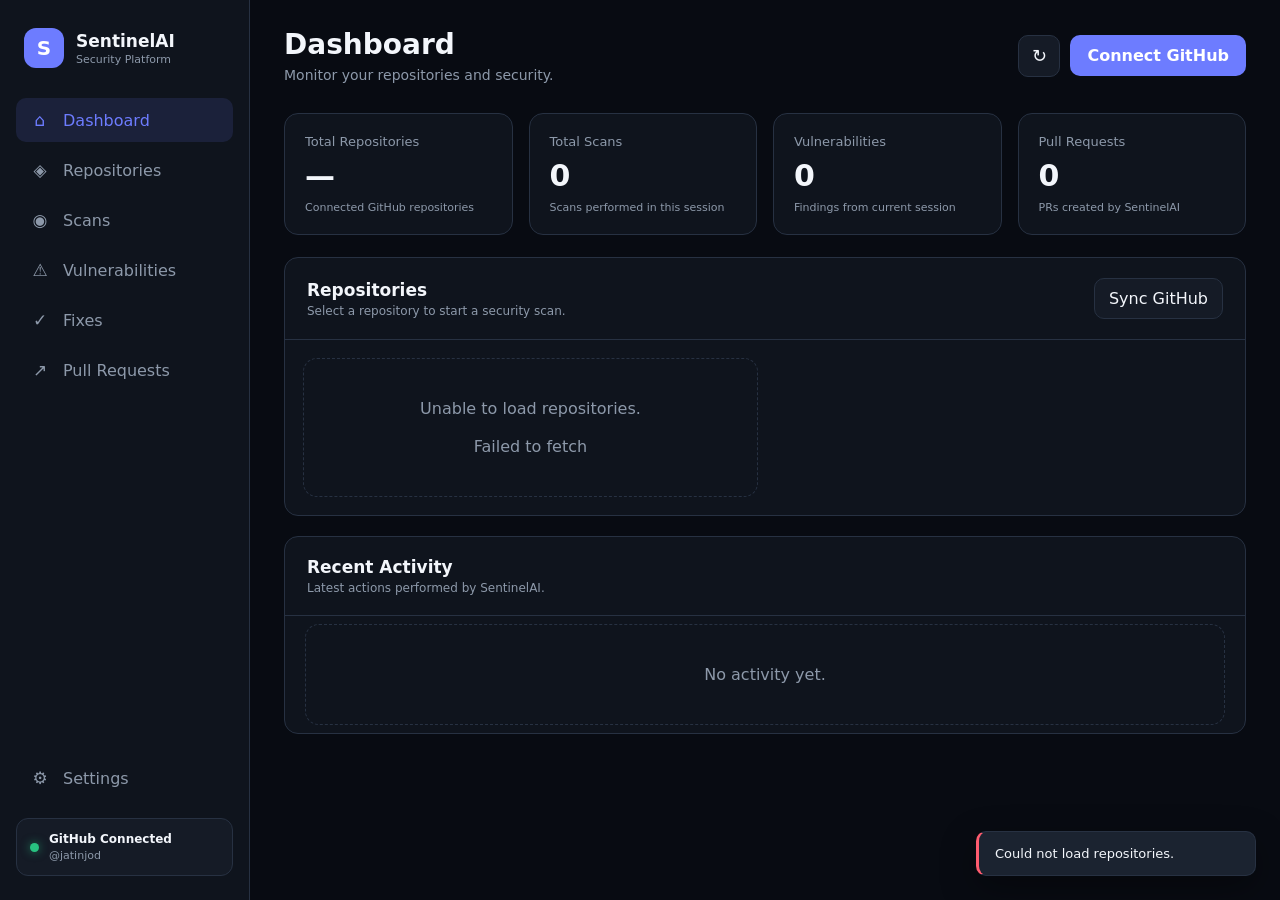
==== frontend/index.html @ 05eade92 "Initial SentinelAI implementation" ====
<!DOCTYPE html>
<html lang="en">
<head>
    <meta charset="UTF-8">
    <meta
        name="viewport"
        content="width=device-width, initial-scale=1.0"
    >

    <title>SentinelAI</title>

    <link rel="stylesheet" href="style.css">
</head>

<body>

    <div id="app">

        <!-- Sidebar -->
        <aside id="sidebar" class="sidebar">

            <div class="brand">
                <div class="brand-icon">S</div>

                <div>
                    <h2>SentinelAI</h2>
                    <span>Security Platform</span>
                </div>
            </div>

            <nav class="navigation">

                <button
                    class="nav-link active"
                    data-page="dashboard"
                >
                    <span>⌂</span>
                    <span>Dashboard</span>
                </button>

                <button
                    class="nav-link"
                    data-page="repositories"
                >
                    <span>◈</span>
                    <span>Repositories</span>
                </button>

                <button
                    class="nav-link"
                    data-page="scans"
                >
                    <span>◉</span>
                    <span>Scans</span>
                </button>

                <button
                    class="nav-link"
                    data-page="vulnerabilities"
                >
                    <span>⚠</span>
                    <span>Vulnerabilities</span>
                </button>

                <button
                    class="nav-link"
                    data-page="fixes"
                >
                    <span>✓</span>
                    <span>Fixes</span>
                </button>

                <button
                    class="nav-link"
                    data-page="pull_requests"
                >
                    <span>↗</span>
                    <span>Pull Requests</span>
                </button>

            </nav>

            <div class="sidebar-footer">

                <button
                    class="nav-link"
                    data-page="settings"
                >
                    <span>⚙</span>
                    <span>Settings</span>
                </button>

                <div class="github-status">

                    <div class="status-indicator"></div>

                    <div>
                        <strong>GitHub Connected</strong>
                        <small id="githubUsername">
                            @jatinjod
                        </small>
                    </div>

                </div>

            </div>

        </aside>


        <!-- Main Application -->
        <main class="main-content">

            <!-- Topbar -->
            <header class="topbar">

                <div class="page-heading">

                    <h1 id="pageTitle">
                        Dashboard
                    </h1>

                    <p id="pageDescription">
                        Monitor your repositories and security.
                    </p>

                </div>

                <div class="topbar-actions">

                    <button
                        id="refreshButton"
                        class="icon-button"
                        title="Refresh"
                    >
                        ↻
                    </button>

                    <button
                        id="connectGithubButton"
                        class="primary-button"
                    >
                        Connect GitHub
                    </button>

                </div>

            </header>


            <!-- Page Container -->
            <section
                id="pageContent"
                class="page-content"
            >

                <div class="loading-state">
                    Loading SentinelAI...
                </div>

            </section>

        </main>

    </div>


    <!-- Toast Container -->
    <div
        id="toastContainer"
        class="toast-container"
    ></div>


    <!-- Main JavaScript -->
    <script
        src="api.js"
        defer
    ></script>

    <script
        src="app.js"
        defer
    ></script>

</body>
</html>
---- frontend/style.css ----
:root {
    --bg: #080b12;
    --surface: #0f141d;
    --surface-2: #151b26;
    --surface-3: #1b2330;

    --border: #273142;

    --text: #f3f6fb;
    --muted: #8d99aa;

    --primary: #6d7cff;
    --primary-hover: #5969f0;

    --success: #28c281;
    --warning: #f5b942;
    --danger: #ff5c70;

    --sidebar-width: 250px;

    --radius: 14px;
}

* {
    margin: 0;
    padding: 0;
    box-sizing: border-box;
}

html,
body {
    min-height: 100%;
}

body {
    font-family:
        Inter,
        ui-sans-serif,
        system-ui,
        -apple-system,
        BlinkMacSystemFont,
        "Segoe UI",
        sans-serif;

    background: var(--bg);
    color: var(--text);
}

button,
input,
select,
textarea {
    font: inherit;
}

button {
    border: none;
    cursor: pointer;
}

button:focus-visible {
    outline: 2px solid var(--primary);
    outline-offset: 2px;
}

/* =========================
   APP LAYOUT
========================= */

#app {
    min-height: 100vh;
    display: flex;
}

.sidebar {
    position: fixed;
    inset: 0 auto 0 0;

    width: var(--sidebar-width);

    display: flex;
    flex-direction: column;

    background: var(--surface);

    border-right: 1px solid var(--border);

    padding: 24px 16px;

    z-index: 20;
}

.main-content {
    width: calc(100% - var(--sidebar-width));
    margin-left: var(--sidebar-width);

    min-height: 100vh;
    padding: 28px 34px;
}

/* =========================
   BRAND
========================= */

.brand {
    display: flex;
    align-items: center;
    gap: 12px;

    padding: 4px 8px 30px;
}

.brand-icon {
    width: 40px;
    height: 40px;

    display: grid;
    place-items: center;

    border-radius: 12px;

    background: var(--primary);
    color: white;

    font-weight: 800;
    font-size: 20px;
}

.brand h2 {
    font-size: 17px;
    font-weight: 700;
}

.brand span {
    display: block;

    margin-top: 2px;

    color: var(--muted);
    font-size: 11px;
}

/* =========================
   NAVIGATION
========================= */

.navigation {
    display: flex;
    flex-direction: column;
    gap: 6px;
}

.nav-link {
    width: 100%;

    display: flex;
    align-items: center;
    gap: 13px;

    padding: 12px 14px;

    border-radius: 10px;

    background: transparent;
    color: var(--muted);

    text-align: left;

    transition:
        background 0.2s ease,
        color 0.2s ease;
}

.nav-link:hover {
    background: var(--surface-2);
    color: var(--text);
}

.nav-link.active {
    background: rgba(109, 124, 255, 0.13);
    color: var(--primary);
}

.nav-link span:first-child {
    width: 20px;

    display: inline-flex;
    justify-content: center;

    font-size: 17px;
}

.sidebar-footer {
    margin-top: auto;
}

.github-status {
    display: flex;
    align-items: center;
    gap: 10px;

    margin-top: 18px;
    padding: 13px;

    background: var(--surface-2);

    border: 1px solid var(--border);
    border-radius: 12px;
}

.status-indicator {
    width: 9px;
    height: 9px;

    border-radius: 50%;

    background: var(--success);

    box-shadow: 0 0 10px rgba(40, 194, 129, 0.6);
}

.github-status strong {
    display: block;
    font-size: 12px;
}

.github-status small {
    display: block;

    margin-top: 3px;

    color: var(--muted);
    font-size: 11px;
}

/* =========================
   TOPBAR
========================= */

.topbar {
    display: flex;
    align-items: center;
    justify-content: space-between;

    margin-bottom: 30px;
}

.page-heading h1 {
    font-size: 28px;
    font-weight: 750;
}

.page-heading p {
    margin-top: 6px;

    color: var(--muted);
    font-size: 14px;
}

.topbar-actions {
    display: flex;
    align-items: center;
    gap: 10px;
}

.icon-button,
.primary-button,
.secondary-button {
    border-radius: 10px;

    transition:
        transform 0.2s ease,
        background 0.2s ease;
}

.icon-button:hover,
.primary-button:hover,
.secondary-button:hover {
    transform: translateY(-1px);
}

.icon-button {
    width: 42px;
    height: 42px;

    background: var(--surface-2);
    color: var(--text);

    border: 1px solid var(--border);

    font-size: 18px;
}

.primary-button {
    padding: 11px 17px;

    background: var(--primary);
    color: white;

    font-weight: 650;
}

.primary-button:hover {
    background: var(--primary-hover);
}

.secondary-button {
    padding: 10px 14px;

    background: var(--surface-2);
    color: var(--text);

    border: 1px solid var(--border);
}

/* =========================
   PAGE CONTENT
========================= */

.page-content {
    width: 100%;
}

.loading-state,
.empty-state {
    padding: 40px;

    border: 1px dashed var(--border);
    border-radius: var(--radius);

    background: var(--surface);

    color: var(--muted);

    text-align: center;
}

/* =========================
   DASHBOARD CARDS
========================= */

.stats-grid {
    display: grid;

    grid-template-columns: repeat(4, minmax(0, 1fr));

    gap: 16px;

    margin-bottom: 22px;
}

.stat-card {
    padding: 20px;

    background: var(--surface);

    border: 1px solid var(--border);
    border-radius: var(--radius);
}

.stat-card span {
    display: block;

    color: var(--muted);
    font-size: 13px;
}

.stat-card strong {
    display: block;

    margin-top: 12px;

    font-size: 30px;
    line-height: 1;
}

.stat-card small {
    display: block;

    margin-top: 10px;

    color: var(--muted);
    font-size: 11px;
}

/* =========================
   PANELS
========================= */

.panel {
    margin-bottom: 20px;

    background: var(--surface);

    border: 1px solid var(--border);
    border-radius: var(--radius);

    overflow: hidden;
}

.panel-header {
    display: flex;
    align-items: center;
    justify-content: space-between;

    padding: 20px 22px;

    border-bottom: 1px solid var(--border);
}

.panel-header h2 {
    font-size: 17px;
}

.panel-header p {
    margin-top: 4px;

    color: var(--muted);
    font-size: 12px;
}

/* =========================
   REPOSITORY GRID
========================= */

.repository-grid {
    display: grid;

    grid-template-columns: repeat(2, minmax(0, 1fr));

    gap: 14px;

    padding: 18px;
}

.repository-card {
    padding: 18px;

    background: var(--surface-2);

    border: 1px solid var(--border);
    border-radius: 12px;
}

.repository-card-header {
    display: flex;
    align-items: center;
    justify-content: space-between;
}

.repository-card h3 {
    font-size: 15px;
}

.repository-card p {
    margin-top: 6px;

    color: var(--muted);
    font-size: 12px;
}

.repository-actions {
    display: flex;
    gap: 8px;

    margin-top: 16px;
}

.repository-actions button {
    padding: 8px 12px;

    border-radius: 8px;

    background: var(--surface-3);
    color: var(--text);

    border: 1px solid var(--border);

    font-size: 12px;
}

.repository-actions button.primary {
    background: var(--primary);
    border-color: var(--primary);
}

/* =========================
   ACTIVITY
========================= */

.activity-list {
    padding: 8px 20px;
}

.activity-item {
    display: flex;
    align-items: center;
    gap: 12px;

    padding: 15px 0;

    border-bottom: 1px solid var(--border);
}

.activity-item:last-child {
    border-bottom: none;
}

.activity-icon {
    width: 34px;
    height: 34px;

    display: grid;
    place-items: center;

    border-radius: 9px;

    background: var(--surface-3);
}

.activity-item strong {
    display: block;

    font-size: 13px;
}

.activity-item small {
    display: block;

    margin-top: 3px;

    color: var(--muted);
}

/* =========================
   TOAST
========================= */

.toast-container {
    position: fixed;

    right: 24px;
    bottom: 24px;

    display: flex;
    flex-direction: column;
    gap: 10px;

    z-index: 100;
}

.toast {
    min-width: 280px;

    padding: 14px 16px;

    background: var(--surface-3);

    border: 1px solid var(--border);
    border-radius: 10px;

    box-shadow: 0 12px 35px rgba(0, 0, 0, 0.35);

    font-size: 13px;

    animation: toast-in 0.2s ease;
}

.toast.success {
    border-left: 3px solid var(--success);
}

.toast.error {
    border-left: 3px solid var(--danger);
}

@keyframes toast-in {
    from {
        opacity: 0;
        transform: translateY(8px);
    }

    to {
        opacity: 1;
        transform: translateY(0);
    }
}

/* =========================
   RESPONSIVE
========================= */

@media (max-width: 1100px) {
    .stats-grid {
        grid-template-columns: repeat(2, minmax(0, 1fr));
    }

    .repository-grid {
        grid-template-columns: 1fr;
    }
}

@media (max-width: 760px) {
    :root {
        --sidebar-width: 0px;
    }

    .sidebar {
        display: none;
    }

    .main-content {
        width: 100%;
        margin-left: 0;

        padding: 20px;
    }

    .topbar {
        align-items: flex-start;
        gap: 15px;
    }

    .page-heading h1 {
        font-size: 23px;
    }

    .stats-grid {
        grid-template-columns: 1fr;
    }
}
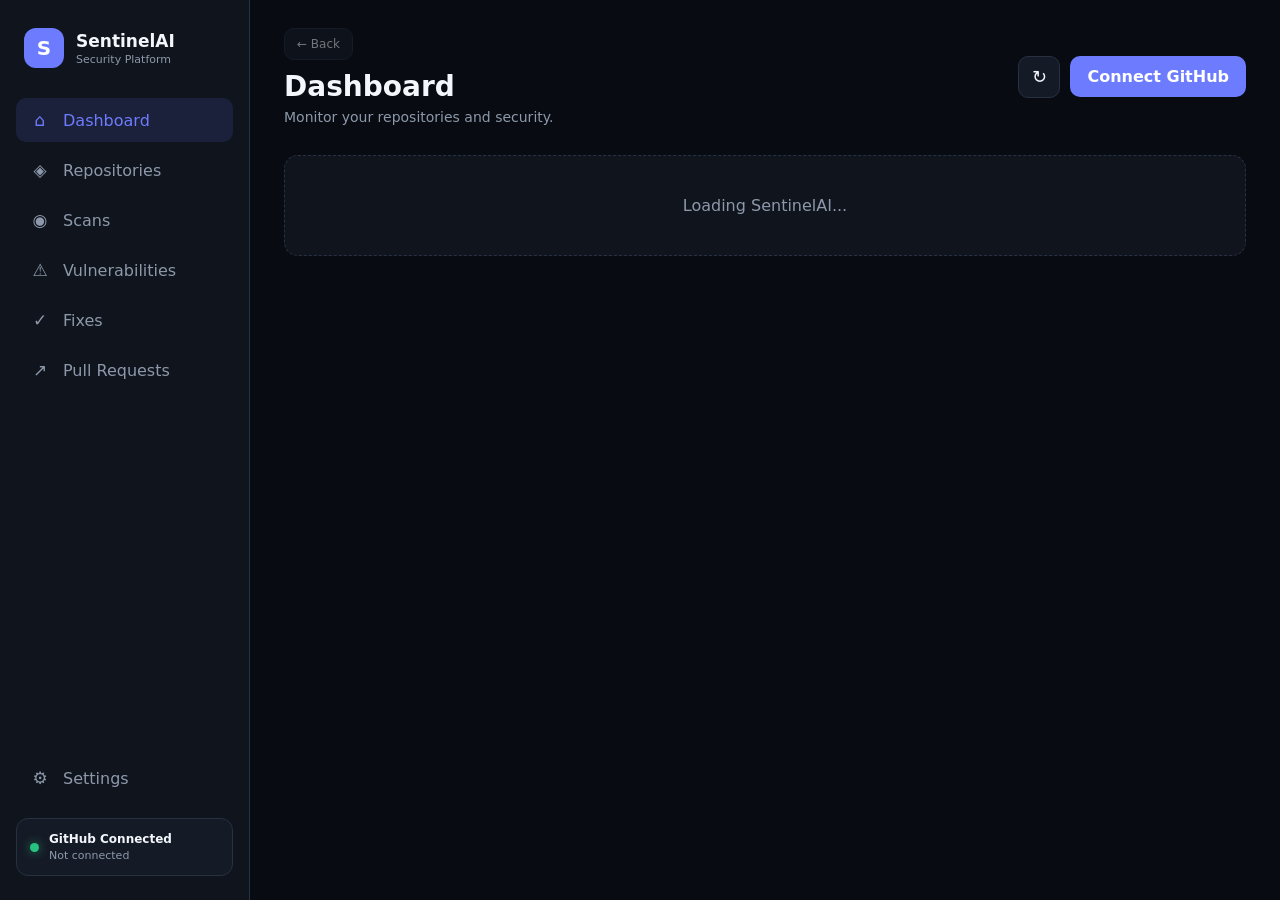
==== commit 63615c92: "Convert SentinelAI to multi-user" ====
--- a/frontend/index.html
+++ b/frontend/index.html
@@ -97,7 +97,7 @@
                     <div>
                         <strong>GitHub Connected</strong>
                         <small id="githubUsername">
-                            @jatinjod
+                            Not connected
                         </small>
                     </div>
 
--- a/frontend/style.css
+++ b/frontend/style.css
@@ -600,32 +600,431 @@
     }
 }
 
+
+/* =========================
+   MOBILE APP
+========================= */
+
 @media (max-width: 760px) {
+
     :root {
         --sidebar-width: 0px;
     }
 
+    html,
+    body {
+        width: 100%;
+        min-height: 100%;
+        overflow-x: hidden;
+    }
+
+    body {
+        padding-bottom: 78px;
+    }
+
+    #app {
+        width: 100%;
+        min-height: 100vh;
+        display: block;
+    }
+
+    /* Bottom navigation */
     .sidebar {
+        position: fixed;
+        left: 0;
+        right: 0;
+        top: auto;
+        bottom: 0;
+
+        width: 100%;
+        height: 76px;
+
+        display: flex;
+        flex-direction: row;
+        align-items: stretch;
+
+        padding: 6px 8px;
+
+        background: rgba(15, 20, 29, 0.98);
+
+        border-top: 1px solid var(--border);
+        border-right: none;
+
+        box-shadow: 0 -8px 24px rgba(0, 0, 0, 0.22);
+
+        z-index: 1000;
+
+        overflow-x: auto;
+        overflow-y: hidden;
+
+        scrollbar-width: none;
+    }
+
+    .sidebar::-webkit-scrollbar {
         display: none;
     }
 
+    .brand {
+        display: none;
+    }
+
+    /* Main nav becomes horizontal */
+    .navigation {
+        display: flex;
+        flex-direction: row;
+        align-items: stretch;
+
+        flex: 0 0 auto;
+
+        width: max-content;
+        min-width: max-content;
+
+        gap: 4px;
+    }
+
+    /* Settings stays in the bottom bar */
+    .sidebar-footer {
+        display: flex;
+        flex-direction: row;
+        align-items: stretch;
+
+        flex: 0 0 auto;
+
+        margin: 0 0 0 4px;
+    }
+
+    .sidebar-footer > .nav-link {
+        width: 72px;
+        min-width: 72px;
+        flex: 0 0 72px;
+    }
+
+    /* Hide GitHub status card on phones */
+    .github-status {
+        display: none;
+    }
+
+    .nav-link {
+        width: 72px;
+        min-width: 72px;
+        flex: 0 0 72px;
+
+        height: 62px;
+
+        display: flex;
+        flex-direction: column;
+        align-items: center;
+        justify-content: center;
+
+        gap: 4px;
+
+        padding: 6px 4px;
+
+        border-radius: 10px;
+
+        text-align: center;
+        white-space: nowrap;
+    }
+
+    .nav-link span:first-child {
+        width: auto;
+        font-size: 18px;
+        line-height: 1;
+    }
+
+    .nav-link span:last-child {
+        font-size: 9px;
+        line-height: 1.1;
+    }
+
+    /* Main content */
     .main-content {
         width: 100%;
         margin-left: 0;
 
-        padding: 20px;
-    }
-
+        min-height: calc(100vh - 76px);
+
+        padding: 16px 12px 24px;
+    }
+
+    /* Top bar */
     .topbar {
-        align-items: flex-start;
-        gap: 15px;
+        display: flex;
+        flex-direction: column;
+        align-items: stretch;
+
+        gap: 14px;
+
+        margin-bottom: 18px;
     }
 
     .page-heading h1 {
         font-size: 23px;
-    }
-
+        line-height: 1.15;
+    }
+
+    .page-heading p {
+        margin-top: 5px;
+        font-size: 12px;
+        line-height: 1.45;
+    }
+
+    .topbar-actions {
+        width: 100%;
+
+        display: grid;
+        grid-template-columns: 46px minmax(0, 1fr);
+
+        gap: 8px;
+    }
+
+    .icon-button {
+        width: 46px;
+        height: 44px;
+    }
+
+    .primary-button {
+        width: 100%;
+        min-height: 44px;
+        padding: 10px 14px;
+    }
+
+    /* Dashboard */
     .stats-grid {
+        grid-template-columns: repeat(2, minmax(0, 1fr));
+
+        gap: 10px;
+
+        margin-bottom: 14px;
+    }
+
+    .stat-card {
+        padding: 14px;
+        border-radius: 12px;
+    }
+
+    .stat-card span {
+        font-size: 11px;
+        line-height: 1.3;
+    }
+
+    .stat-card strong {
+        margin-top: 8px;
+        font-size: 23px;
+    }
+
+    .stat-card small {
+        margin-top: 8px;
+        font-size: 10px;
+        line-height: 1.35;
+    }
+
+    /* Panels */
+    .panel {
+        margin-bottom: 14px;
+        border-radius: 12px;
+    }
+
+    .panel-header {
+        flex-direction: column;
+        align-items: stretch;
+
+        gap: 12px;
+
+        padding: 16px;
+    }
+
+    .panel-header h2 {
+        font-size: 16px;
+    }
+
+    .panel-header p {
+        font-size: 11px;
+    }
+
+    .panel-header button {
+        width: 100%;
+    }
+
+    /* Repository cards */
+    .repository-grid {
         grid-template-columns: 1fr;
-    }
-}+
+        gap: 10px;
+
+        padding: 12px;
+    }
+
+    .repository-card {
+        padding: 14px;
+        border-radius: 11px;
+    }
+
+    .repository-card-header {
+        gap: 10px;
+        align-items: flex-start;
+    }
+
+    .repository-card h3 {
+        font-size: 14px;
+        word-break: break-word;
+    }
+
+    .repository-card p {
+        font-size: 11px;
+        word-break: break-word;
+    }
+
+    .repository-actions {
+        display: grid;
+        grid-template-columns: 1fr 1fr;
+
+        gap: 8px;
+
+        margin-top: 14px;
+    }
+
+    .repository-actions button {
+        width: 100%;
+        min-height: 40px;
+    }
+
+    /* Loading / empty states */
+    .loading-state,
+    .empty-state {
+        padding: 28px 16px;
+        border-radius: 12px;
+    }
+
+    .loading-state h3,
+    .empty-state h3 {
+        font-size: 16px;
+    }
+
+    .loading-state p,
+    .empty-state p {
+        font-size: 12px;
+        line-height: 1.5;
+    }
+
+    /* Activity */
+    .activity-list {
+        padding: 4px 14px;
+    }
+
+    .activity-item {
+        align-items: flex-start;
+        padding: 12px 0;
+    }
+
+    .activity-item strong {
+        font-size: 12px;
+    }
+
+    .activity-item small {
+        font-size: 10px;
+        line-height: 1.4;
+    }
+
+    /* Toast */
+    .toast-container {
+        left: 10px;
+        right: 10px;
+        bottom: 88px;
+    }
+
+    .toast {
+        min-width: 0;
+        width: 100%;
+        font-size: 12px;
+    }
+}
+
+
+/* =========================
+   SMALL PHONES
+========================= */
+
+@media (max-width: 420px) {
+
+    .main-content {
+        padding-left: 10px;
+        padding-right: 10px;
+    }
+
+    .stats-grid {
+        grid-template-columns: 1fr 1fr;
+        gap: 8px;
+    }
+
+    .stat-card {
+        padding: 12px;
+    }
+
+    .stat-card strong {
+        font-size: 21px;
+    }
+
+    .topbar-actions {
+        grid-template-columns: 44px minmax(0, 1fr);
+    }
+
+    .nav-link,
+    .sidebar-footer > .nav-link {
+        width: 68px;
+        min-width: 68px;
+        flex-basis: 68px;
+    }
+
+    .nav-link span:last-child {
+        font-size: 8.5px;
+    }
+
+    .repository-actions {
+        grid-template-columns: 1fr;
+    }
+}
+
+
+/* =========================
+   VERY SMALL PHONES
+========================= */
+
+@media (max-width: 360px) {
+
+    .main-content {
+        padding-left: 8px;
+        padding-right: 8px;
+    }
+
+    .page-heading h1 {
+        font-size: 21px;
+    }
+
+    .page-heading p {
+        font-size: 11px;
+    }
+
+    .stats-grid {
+        gap: 7px;
+    }
+
+    .stat-card {
+        padding: 10px;
+    }
+
+    .stat-card strong {
+        font-size: 19px;
+    }
+
+    .nav-link,
+    .sidebar-footer > .nav-link {
+        width: 64px;
+        min-width: 64px;
+        flex-basis: 64px;
+    }
+
+    .nav-link span:last-child {
+        font-size: 8px;
+    }
+}
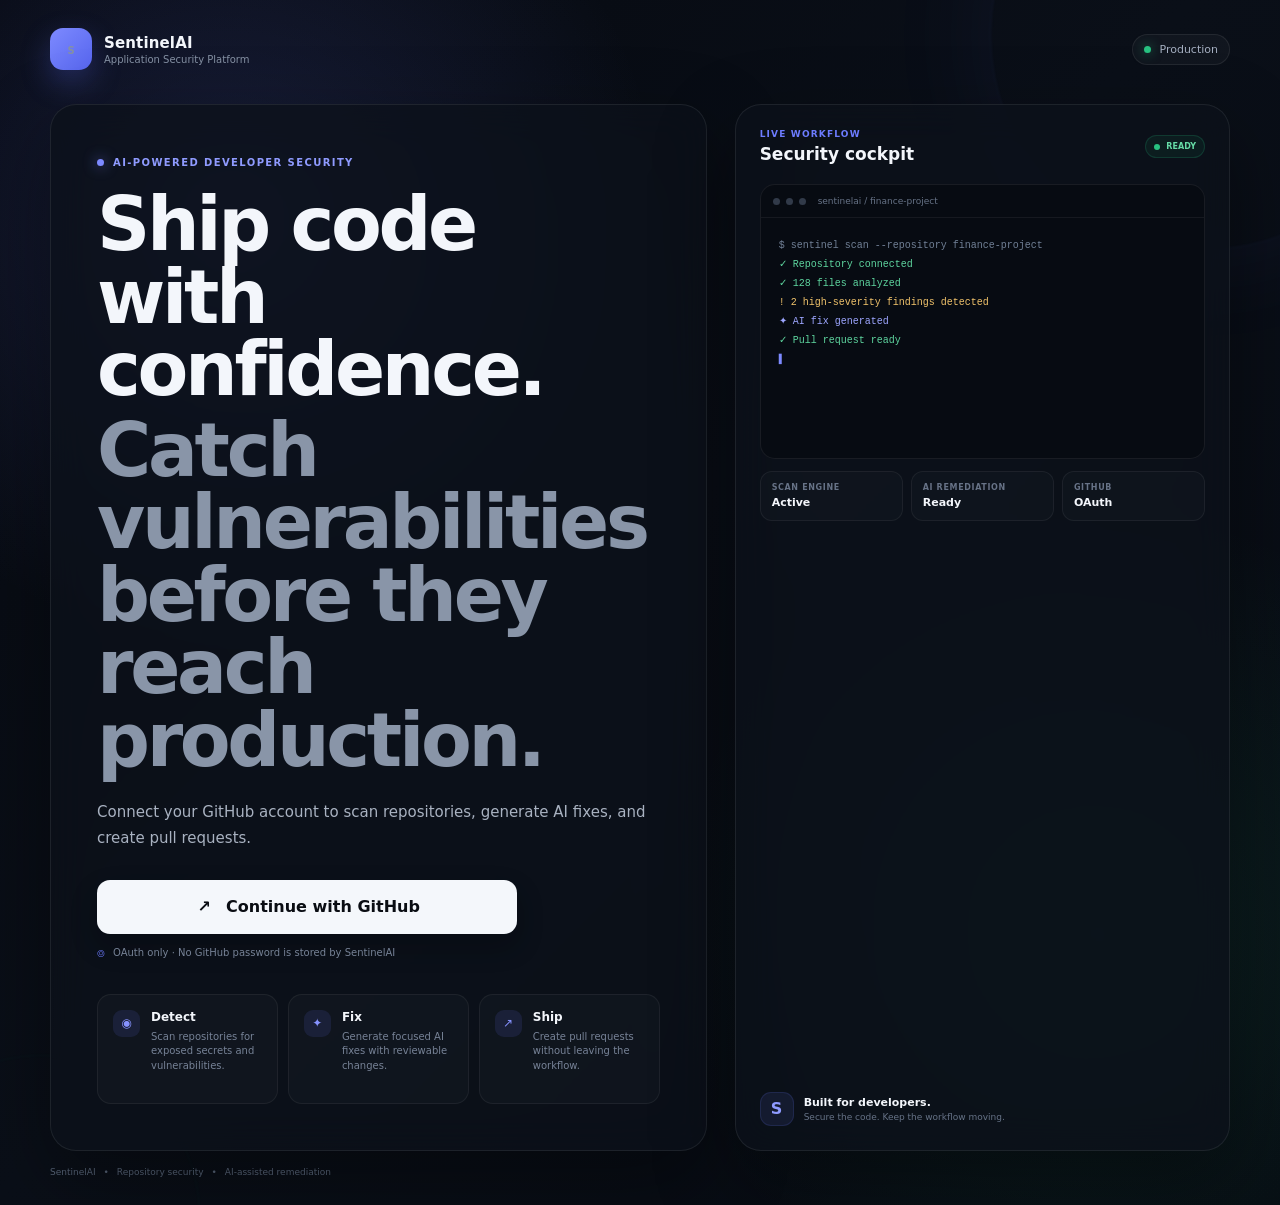
==== commit 369bdd6b: "Create first-class GitHub login experience" ====
--- a/frontend/index.html
+++ b/frontend/index.html
@@ -2,26 +2,163 @@
 <html lang="en">
 <head>
     <meta charset="UTF-8">
-    <meta
-        name="viewport"
-        content="width=device-width, initial-scale=1.0"
-    >
-
-    <title>SentinelAI</title>
-
+    <meta name="viewport" content="width=device-width, initial-scale=1.0">
+    <meta name="theme-color" content="#070b12">
+    <meta name="description" content="SentinelAI — AI-powered GitHub security scanning and automated fixes.">
+    <title>SentinelAI — Secure your code before it ships</title>
     <link rel="stylesheet" href="style.css">
 </head>
 
 <body>
 
-    <div id="app">
-
-        <!-- Sidebar -->
+    <!-- First-visit authentication experience -->
+    <section id="authScreen" class="auth-screen" aria-labelledby="authTitle">
+        <div class="auth-orbit auth-orbit-one"></div>
+        <div class="auth-orbit auth-orbit-two"></div>
+        <div class="auth-noise"></div>
+
+        <div class="auth-shell">
+            <header class="auth-topbar">
+                <div class="auth-brand-lockup">
+                    <div class="auth-brand-mark" aria-hidden="true">
+                        <span>S</span>
+                    </div>
+                    <div>
+                        <strong>SentinelAI</strong>
+                        <span>Application Security Platform</span>
+                    </div>
+                </div>
+
+                <div class="auth-top-status">
+                    <span class="status-dot"></span>
+                    <span>Production</span>
+                </div>
+            </header>
+
+            <div class="auth-grid">
+                <div class="auth-hero">
+                    <div class="auth-eyebrow">
+                        <span class="eyebrow-pulse"></span>
+                        AI-POWERED DEVELOPER SECURITY
+                    </div>
+
+                    <h1 id="authTitle">
+                        Ship code with confidence.
+                        <span>Catch vulnerabilities before they reach production.</span>
+                    </h1>
+
+                    <p class="auth-lead" id="authMessage">
+                        Connect GitHub and let SentinelAI scan repositories, explain security findings,
+                        generate fixes, and open pull requests — all from one workflow.
+                    </p>
+
+                    <div class="auth-actions">
+                        <button id="loginGithubButton" class="github-login-button" type="button">
+                            <svg class="github-mark" viewBox="0 0 24 24" aria-hidden="true">
+                                <path fill="currentColor" d="M12 .67a12 12 0 0 0-3.79 23.39c.6.11.82-.26.82-.58v-2.03c-3.34.73-4.04-1.61-4.04-1.61-.55-1.39-1.34-1.76-1.34-1.76-1.09-.75.08-.74.08-.74 1.21.09 1.85 1.24 1.85 1.24 1.07 1.84 2.81 1.31 3.5 1 .11-.78.42-1.31.76-1.61-2.67-.3-5.47-1.34-5.47-5.95 0-1.32.47-2.39 1.24-3.24-.13-.3-.54-1.53.12-3.18 0 0 1.01-.32 3.3 1.24A11.5 11.5 0 0 1 12 7.93c1.02 0 2.04.14 2.99.42 2.29-1.56 3.29-1.24 3.29-1.24.66 1.65.25 2.88.12 3.18.77.85 1.24 1.92 1.24 3.24 0 4.62-2.81 5.65-5.49 5.95.43.37.81 1.1.81 2.22v3.29c0 .32.22.69.83.57A12 12 0 0 0 12 .67Z"/>
+                            </svg>
+                            <span>Continue with GitHub</span>
+                            <span class="button-arrow" aria-hidden="true">↗</span>
+                        </button>
+
+                        <div class="auth-security-note">
+                            <span class="lock-icon" aria-hidden="true">⌾</span>
+                            <span>OAuth only · No GitHub password is stored by SentinelAI</span>
+                        </div>
+                    </div>
+
+                    <div class="auth-capabilities">
+                        <div class="capability-card">
+                            <span class="capability-icon">◉</span>
+                            <div>
+                                <strong>Detect</strong>
+                                <small>Scan repositories for exposed secrets and vulnerabilities.</small>
+                            </div>
+                        </div>
+
+                        <div class="capability-card">
+                            <span class="capability-icon">✦</span>
+                            <div>
+                                <strong>Fix</strong>
+                                <small>Generate focused AI fixes with reviewable changes.</small>
+                            </div>
+                        </div>
+
+                        <div class="capability-card">
+                            <span class="capability-icon">↗</span>
+                            <div>
+                                <strong>Ship</strong>
+                                <small>Create pull requests without leaving the workflow.</small>
+                            </div>
+                        </div>
+                    </div>
+                </div>
+
+                <aside class="auth-preview" aria-label="SentinelAI security workflow preview">
+                    <div class="preview-header">
+                        <div>
+                            <span class="preview-kicker">LIVE WORKFLOW</span>
+                            <strong>Security cockpit</strong>
+                        </div>
+                        <span class="preview-live"><span></span> READY</span>
+                    </div>
+
+                    <div class="preview-terminal">
+                        <div class="terminal-bar">
+                            <span></span><span></span><span></span>
+                            <small>sentinelai / finance-project</small>
+                        </div>
+
+                        <div class="terminal-body">
+                            <div class="terminal-line muted">$ sentinel scan --repository finance-project</div>
+                            <div class="terminal-line success">✓ Repository connected</div>
+                            <div class="terminal-line success">✓ 128 files analyzed</div>
+                            <div class="terminal-line warning">! 2 high-severity findings detected</div>
+                            <div class="terminal-line ai">✦ AI fix generated</div>
+                            <div class="terminal-line success">✓ Pull request ready</div>
+                            <div class="terminal-cursor">▌</div>
+                        </div>
+                    </div>
+
+                    <div class="preview-metrics">
+                        <div>
+                            <span>SCAN ENGINE</span>
+                            <strong>Active</strong>
+                        </div>
+                        <div>
+                            <span>AI REMEDIATION</span>
+                            <strong>Ready</strong>
+                        </div>
+                        <div>
+                            <span>GITHUB</span>
+                            <strong>OAuth</strong>
+                        </div>
+                    </div>
+
+                    <div class="preview-footer">
+                        <div class="preview-shield">S</div>
+                        <div>
+                            <strong>Built for developers.</strong>
+                            <span>Secure the code. Keep the workflow moving.</span>
+                        </div>
+                    </div>
+                </aside>
+            </div>
+
+            <footer class="auth-footer">
+                <span>SentinelAI</span>
+                <span>•</span>
+                <span>Repository security</span>
+                <span>•</span>
+                <span>AI-assisted remediation</span>
+            </footer>
+        </div>
+    </section>
+
+    <div id="app" class="app-shell" hidden>
         <aside id="sidebar" class="sidebar">
-
             <div class="brand">
                 <div class="brand-icon">S</div>
-
                 <div>
                     <h2>SentinelAI</h2>
                     <span>Security Platform</span>
@@ -29,159 +166,63 @@
             </div>
 
             <nav class="navigation">
-
-                <button
-                    class="nav-link active"
-                    data-page="dashboard"
-                >
-                    <span>⌂</span>
-                    <span>Dashboard</span>
-                </button>
-
-                <button
-                    class="nav-link"
-                    data-page="repositories"
-                >
-                    <span>◈</span>
-                    <span>Repositories</span>
-                </button>
-
-                <button
-                    class="nav-link"
-                    data-page="scans"
-                >
-                    <span>◉</span>
-                    <span>Scans</span>
-                </button>
-
-                <button
-                    class="nav-link"
-                    data-page="vulnerabilities"
-                >
-                    <span>⚠</span>
-                    <span>Vulnerabilities</span>
-                </button>
-
-                <button
-                    class="nav-link"
-                    data-page="fixes"
-                >
-                    <span>✓</span>
-                    <span>Fixes</span>
-                </button>
-
-                <button
-                    class="nav-link"
-                    data-page="pull_requests"
-                >
-                    <span>↗</span>
-                    <span>Pull Requests</span>
-                </button>
-
+                <button class="nav-link active" data-page="dashboard">
+                    <span>⌂</span><span>Dashboard</span>
+                </button>
+                <button class="nav-link" data-page="repositories">
+                    <span>◈</span><span>Repositories</span>
+                </button>
+                <button class="nav-link" data-page="scans">
+                    <span>◉</span><span>Scans</span>
+                </button>
+                <button class="nav-link" data-page="vulnerabilities">
+                    <span>⚠</span><span>Vulnerabilities</span>
+                </button>
+                <button class="nav-link" data-page="fixes">
+                    <span>✓</span><span>Fixes</span>
+                </button>
+                <button class="nav-link" data-page="pull_requests">
+                    <span>↗</span><span>Pull Requests</span>
+                </button>
             </nav>
 
             <div class="sidebar-footer">
-
-                <button
-                    class="nav-link"
-                    data-page="settings"
-                >
-                    <span>⚙</span>
-                    <span>Settings</span>
+                <button class="nav-link" data-page="settings">
+                    <span>⚙</span><span>Settings</span>
                 </button>
 
                 <div class="github-status">
-
                     <div class="status-indicator"></div>
-
                     <div>
                         <strong>GitHub Connected</strong>
-                        <small id="githubUsername">
-                            Not connected
-                        </small>
-                    </div>
-
-                </div>
-
+                        <small id="githubUsername">Not connected</small>
+                    </div>
+                </div>
             </div>
-
         </aside>
 
-
-        <!-- Main Application -->
         <main class="main-content">
-
-            <!-- Topbar -->
             <header class="topbar">
-
                 <div class="page-heading">
-
-                    <h1 id="pageTitle">
-                        Dashboard
-                    </h1>
-
-                    <p id="pageDescription">
-                        Monitor your repositories and security.
-                    </p>
-
+                    <h1 id="pageTitle">Dashboard</h1>
+                    <p id="pageDescription">Monitor your repositories and security.</p>
                 </div>
 
                 <div class="topbar-actions">
-
-                    <button
-                        id="refreshButton"
-                        class="icon-button"
-                        title="Refresh"
-                    >
-                        ↻
-                    </button>
-
-                    <button
-                        id="connectGithubButton"
-                        class="primary-button"
-                    >
-                        Connect GitHub
-                    </button>
-
-                </div>
-
+                    <button id="refreshButton" class="icon-button" title="Refresh">↻</button>
+                    <button id="connectGithubButton" class="primary-button" type="button">Connect GitHub</button>
+                </div>
             </header>
 
-
-            <!-- Page Container -->
-            <section
-                id="pageContent"
-                class="page-content"
-            >
-
-                <div class="loading-state">
-                    Loading SentinelAI...
-                </div>
-
+            <section id="pageContent" class="page-content">
+                <div class="loading-state">Loading SentinelAI...</div>
             </section>
-
         </main>
-
     </div>
 
-
-    <!-- Toast Container -->
-    <div
-        id="toastContainer"
-        class="toast-container"
-    ></div>
-
-
-    <!-- Main JavaScript -->
-    <script
-        src="api.js"
-        defer
-    ></script>
-
-    <script
-        src="app.js"
-        defer
-    ></script>
-
+    <div id="toastContainer" class="toast-container"></div>
+
+    <script src="api.js" defer></script>
+    <script src="app.js" defer></script>
 </body>
-</html>+</html>
--- a/frontend/style.css
+++ b/frontend/style.css
@@ -1028,3 +1028,584 @@
         font-size: 8px;
     }
 }
+
+/* =========================================================
+   FIRST-CLASS AUTHENTICATION EXPERIENCE
+========================================================= */
+
+.auth-screen {
+    min-height: 100vh;
+    position: relative;
+    overflow: hidden;
+    display: flex;
+    align-items: center;
+    justify-content: center;
+    padding: 28px;
+    background:
+        radial-gradient(circle at 18% 18%, rgba(109, 124, 255, 0.17), transparent 30%),
+        radial-gradient(circle at 86% 78%, rgba(40, 194, 129, 0.11), transparent 30%),
+        linear-gradient(135deg, #060910 0%, #0a0f18 48%, #070b12 100%);
+}
+
+.auth-screen[hidden] {
+    display: none !important;
+}
+
+.app-shell[hidden] {
+    display: none !important;
+}
+
+.auth-shell {
+    width: min(1180px, 100%);
+    position: relative;
+    z-index: 3;
+}
+
+.auth-topbar,
+.auth-footer {
+    display: flex;
+    align-items: center;
+    justify-content: space-between;
+}
+
+.auth-topbar {
+    margin-bottom: 34px;
+}
+
+.auth-brand-lockup {
+    display: flex;
+    align-items: center;
+    gap: 12px;
+}
+
+.auth-brand-mark {
+    width: 42px;
+    height: 42px;
+    display: grid;
+    place-items: center;
+    border-radius: 13px;
+    background: linear-gradient(135deg, #7d8aff, #5665ee);
+    box-shadow: 0 12px 30px rgba(89, 105, 240, 0.3);
+}
+
+.auth-brand-mark span {
+    color: #fff;
+    font-size: 21px;
+    font-weight: 850;
+}
+
+.auth-brand-lockup strong,
+.auth-brand-lockup span {
+    display: block;
+}
+
+.auth-brand-lockup strong {
+    font-size: 15px;
+    letter-spacing: 0.01em;
+}
+
+.auth-brand-lockup span {
+    margin-top: 2px;
+    color: #8591a4;
+    font-size: 10px;
+}
+
+.auth-top-status {
+    display: inline-flex;
+    align-items: center;
+    gap: 8px;
+    padding: 8px 11px;
+    border: 1px solid rgba(255,255,255,0.08);
+    border-radius: 999px;
+    background: rgba(255,255,255,0.03);
+    color: #a4aec0;
+    font-size: 11px;
+}
+
+.status-dot {
+    width: 7px;
+    height: 7px;
+    border-radius: 999px;
+    background: #28c281;
+    box-shadow: 0 0 12px rgba(40, 194, 129, 0.65);
+}
+
+.auth-grid {
+    display: grid;
+    grid-template-columns: minmax(0, 1.14fr) minmax(360px, 0.86fr);
+    gap: 28px;
+    align-items: stretch;
+}
+
+.auth-hero,
+.auth-preview {
+    border: 1px solid rgba(255,255,255,0.08);
+    background: rgba(12, 17, 26, 0.78);
+    box-shadow: 0 30px 80px rgba(0,0,0,0.38);
+    backdrop-filter: blur(18px);
+}
+
+.auth-hero {
+    padding: 46px;
+    border-radius: 26px;
+}
+
+.auth-eyebrow {
+    display: inline-flex;
+    align-items: center;
+    gap: 9px;
+    color: #8f9bff;
+    font-size: 10px;
+    font-weight: 800;
+    letter-spacing: 0.14em;
+}
+
+.eyebrow-pulse {
+    width: 7px;
+    height: 7px;
+    border-radius: 50%;
+    background: #7d8aff;
+    box-shadow: 0 0 14px rgba(125,138,255,0.8);
+}
+
+.auth-hero h1 {
+    max-width: 740px;
+    margin-top: 18px;
+    font-size: clamp(44px, 5.8vw, 74px);
+    line-height: 0.98;
+    letter-spacing: -0.045em;
+    font-weight: 800;
+}
+
+.auth-hero h1 span {
+    display: block;
+    margin-top: 8px;
+    color: #8995a8;
+    font-weight: 700;
+}
+
+.auth-lead {
+    max-width: 680px;
+    margin-top: 24px;
+    color: #a9b2c1;
+    font-size: 15px;
+    line-height: 1.72;
+}
+
+.auth-actions {
+    margin-top: 28px;
+}
+
+.github-login-button {
+    width: min(420px, 100%);
+    min-height: 54px;
+    display: inline-flex;
+    align-items: center;
+    justify-content: center;
+    gap: 12px;
+    padding: 13px 17px;
+    border-radius: 13px;
+    background: #f4f7fb;
+    color: #0a0d13;
+    font-weight: 780;
+    transition: transform .2s ease, box-shadow .2s ease, background .2s ease;
+    box-shadow: 0 12px 28px rgba(0,0,0,.2);
+}
+
+.github-login-button:hover {
+    transform: translateY(-2px);
+    background: #ffffff;
+    box-shadow: 0 18px 36px rgba(0,0,0,.28);
+}
+
+.github-login-button:disabled {
+    cursor: wait;
+    opacity: .72;
+    transform: none;
+}
+
+.github-mark {
+    width: 20px;
+    height: 20px;
+}
+
+.button-arrow {
+    margin-left: auto;
+    font-size: 18px;
+}
+
+.auth-security-note {
+    width: min(420px, 100%);
+    margin-top: 11px;
+    display: flex;
+    align-items: center;
+    gap: 8px;
+    color: #778397;
+    font-size: 10px;
+}
+
+.lock-icon {
+    color: #6d7cff;
+    font-size: 13px;
+}
+
+.auth-capabilities {
+    margin-top: 34px;
+    display: grid;
+    grid-template-columns: repeat(3, 1fr);
+    gap: 10px;
+}
+
+.capability-card {
+    min-height: 110px;
+    padding: 15px;
+    display: flex;
+    gap: 11px;
+    border: 1px solid rgba(255,255,255,0.06);
+    border-radius: 14px;
+    background: rgba(255,255,255,0.025);
+}
+
+.capability-icon {
+    width: 27px;
+    height: 27px;
+    flex: 0 0 27px;
+    display: grid;
+    place-items: center;
+    border-radius: 9px;
+    background: rgba(109,124,255,.12);
+    color: #8793ff;
+    font-size: 12px;
+}
+
+.capability-card strong,
+.capability-card small {
+    display: block;
+}
+
+.capability-card strong {
+    font-size: 12px;
+}
+
+.capability-card small {
+    margin-top: 6px;
+    color: #778397;
+    font-size: 10px;
+    line-height: 1.45;
+}
+
+.auth-preview {
+    min-height: 100%;
+    padding: 24px;
+    border-radius: 26px;
+    display: flex;
+    flex-direction: column;
+}
+
+.preview-header {
+    display: flex;
+    align-items: center;
+    justify-content: space-between;
+    gap: 14px;
+}
+
+.preview-header strong,
+.preview-header span {
+    display: block;
+}
+
+.preview-kicker {
+    color: #6d7cff;
+    font-size: 9px;
+    font-weight: 800;
+    letter-spacing: .13em;
+}
+
+.preview-header strong {
+    margin-top: 5px;
+    font-size: 17px;
+}
+
+.preview-live {
+    display: inline-flex !important;
+    align-items: center;
+    gap: 6px;
+    padding: 6px 8px;
+    border: 1px solid rgba(40,194,129,.18);
+    border-radius: 999px;
+    color: #66dba7;
+    background: rgba(40,194,129,.07);
+    font-size: 8px;
+    font-weight: 800;
+}
+
+.preview-live span {
+    width: 6px;
+    height: 6px;
+    border-radius: 50%;
+    background: #28c281;
+}
+
+.preview-terminal {
+    margin-top: 20px;
+    overflow: hidden;
+    border: 1px solid rgba(255,255,255,.07);
+    border-radius: 15px;
+    background: #070b12;
+}
+
+.terminal-bar {
+    display: flex;
+    align-items: center;
+    gap: 6px;
+    padding: 11px 12px;
+    border-bottom: 1px solid rgba(255,255,255,.06);
+}
+
+.terminal-bar > span {
+    width: 7px;
+    height: 7px;
+    border-radius: 50%;
+    background: #313a49;
+}
+
+.terminal-bar small {
+    margin-left: 6px;
+    color: #667286;
+    font-size: 9px;
+}
+
+.terminal-body {
+    min-height: 240px;
+    padding: 18px;
+    font-family: ui-monospace, SFMono-Regular, Menlo, Consolas, monospace;
+    font-size: 10px;
+    line-height: 1.9;
+}
+
+.terminal-line {
+    white-space: nowrap;
+}
+
+.terminal-line.muted {
+    color: #718096;
+}
+
+.terminal-line.success {
+    color: #5ed59f;
+}
+
+.terminal-line.warning {
+    color: #f1c36b;
+}
+
+.terminal-line.ai {
+    color: #9da6ff;
+}
+
+.terminal-cursor {
+    color: #7d8aff;
+    animation: auth-blink 1s steps(1) infinite;
+}
+
+@keyframes auth-blink {
+    50% { opacity: 0; }
+}
+
+.preview-metrics {
+    margin-top: 12px;
+    display: grid;
+    grid-template-columns: repeat(3, 1fr);
+    gap: 8px;
+}
+
+.preview-metrics > div {
+    padding: 11px;
+    border: 1px solid rgba(255,255,255,.06);
+    border-radius: 12px;
+    background: rgba(255,255,255,.02);
+}
+
+.preview-metrics span,
+.preview-metrics strong {
+    display: block;
+}
+
+.preview-metrics span {
+    color: #677387;
+    font-size: 8px;
+    font-weight: 700;
+    letter-spacing: .08em;
+}
+
+.preview-metrics strong {
+    margin-top: 4px;
+    font-size: 11px;
+}
+
+.preview-footer {
+    margin-top: auto;
+    padding-top: 18px;
+    display: flex;
+    align-items: center;
+    gap: 10px;
+}
+
+.preview-shield {
+    width: 34px;
+    height: 34px;
+    display: grid;
+    place-items: center;
+    border-radius: 11px;
+    background: rgba(109,124,255,.1);
+    border: 1px solid rgba(109,124,255,.14);
+    color: #8f9bff;
+    font-weight: 850;
+}
+
+.preview-footer strong,
+.preview-footer span {
+    display: block;
+}
+
+.preview-footer strong {
+    font-size: 11px;
+}
+
+.preview-footer span {
+    margin-top: 3px;
+    color: #677387;
+    font-size: 9px;
+}
+
+.auth-footer {
+    justify-content: flex-start;
+    gap: 8px;
+    margin-top: 16px;
+    color: #59667a;
+    font-size: 9px;
+}
+
+.auth-orbit {
+    position: absolute;
+    border-radius: 50%;
+    filter: blur(1px);
+    pointer-events: none;
+}
+
+.auth-orbit-one {
+    width: 430px;
+    height: 430px;
+    top: -180px;
+    right: -140px;
+    border: 1px solid rgba(109,124,255,.07);
+    box-shadow: 0 0 120px rgba(109,124,255,.07);
+}
+
+.auth-orbit-two {
+    width: 320px;
+    height: 320px;
+    bottom: -170px;
+    left: -120px;
+    border: 1px solid rgba(40,194,129,.05);
+}
+
+.auth-noise {
+    position: absolute;
+    inset: 0;
+    opacity: .025;
+    pointer-events: none;
+    background-image: radial-gradient(rgba(255,255,255,.9) .6px, transparent .6px);
+    background-size: 6px 6px;
+}
+
+.auth-spinner {
+    width: 16px;
+    height: 16px;
+    display: inline-block;
+    border: 2px solid rgba(0,0,0,.18);
+    border-top-color: #111;
+    border-radius: 50%;
+    animation: auth-spin .7s linear infinite;
+}
+
+@keyframes auth-spin {
+    to { transform: rotate(360deg); }
+}
+
+.back-button {
+    margin-bottom: 10px;
+}
+
+@media (max-width: 980px) {
+    .auth-grid {
+        grid-template-columns: 1fr;
+    }
+
+    .auth-preview {
+        min-height: 0;
+    }
+
+    .auth-hero h1 {
+        font-size: clamp(42px, 8vw, 60px);
+    }
+}
+
+@media (max-width: 760px) {
+    .auth-screen {
+        min-height: 100svh;
+        padding: 16px;
+        align-items: flex-start;
+    }
+
+    .auth-topbar {
+        margin-bottom: 18px;
+    }
+
+    .auth-top-status {
+        display: none;
+    }
+
+    .auth-hero,
+    .auth-preview {
+        padding: 22px;
+        border-radius: 20px;
+    }
+
+    .auth-hero h1 {
+        margin-top: 14px;
+        font-size: clamp(38px, 12vw, 52px);
+    }
+
+    .auth-lead {
+        font-size: 13px;
+        line-height: 1.62;
+    }
+
+    .auth-capabilities {
+        grid-template-columns: 1fr;
+    }
+
+    .capability-card {
+        min-height: 0;
+    }
+
+    .preview-terminal {
+        margin-top: 16px;
+    }
+
+    .terminal-body {
+        min-height: 180px;
+        overflow-x: auto;
+        font-size: 9px;
+    }
+
+    .preview-metrics {
+        grid-template-columns: 1fr;
+    }
+
+    .auth-footer {
+        flex-wrap: wrap;
+        line-height: 1.6;
+    }
+}
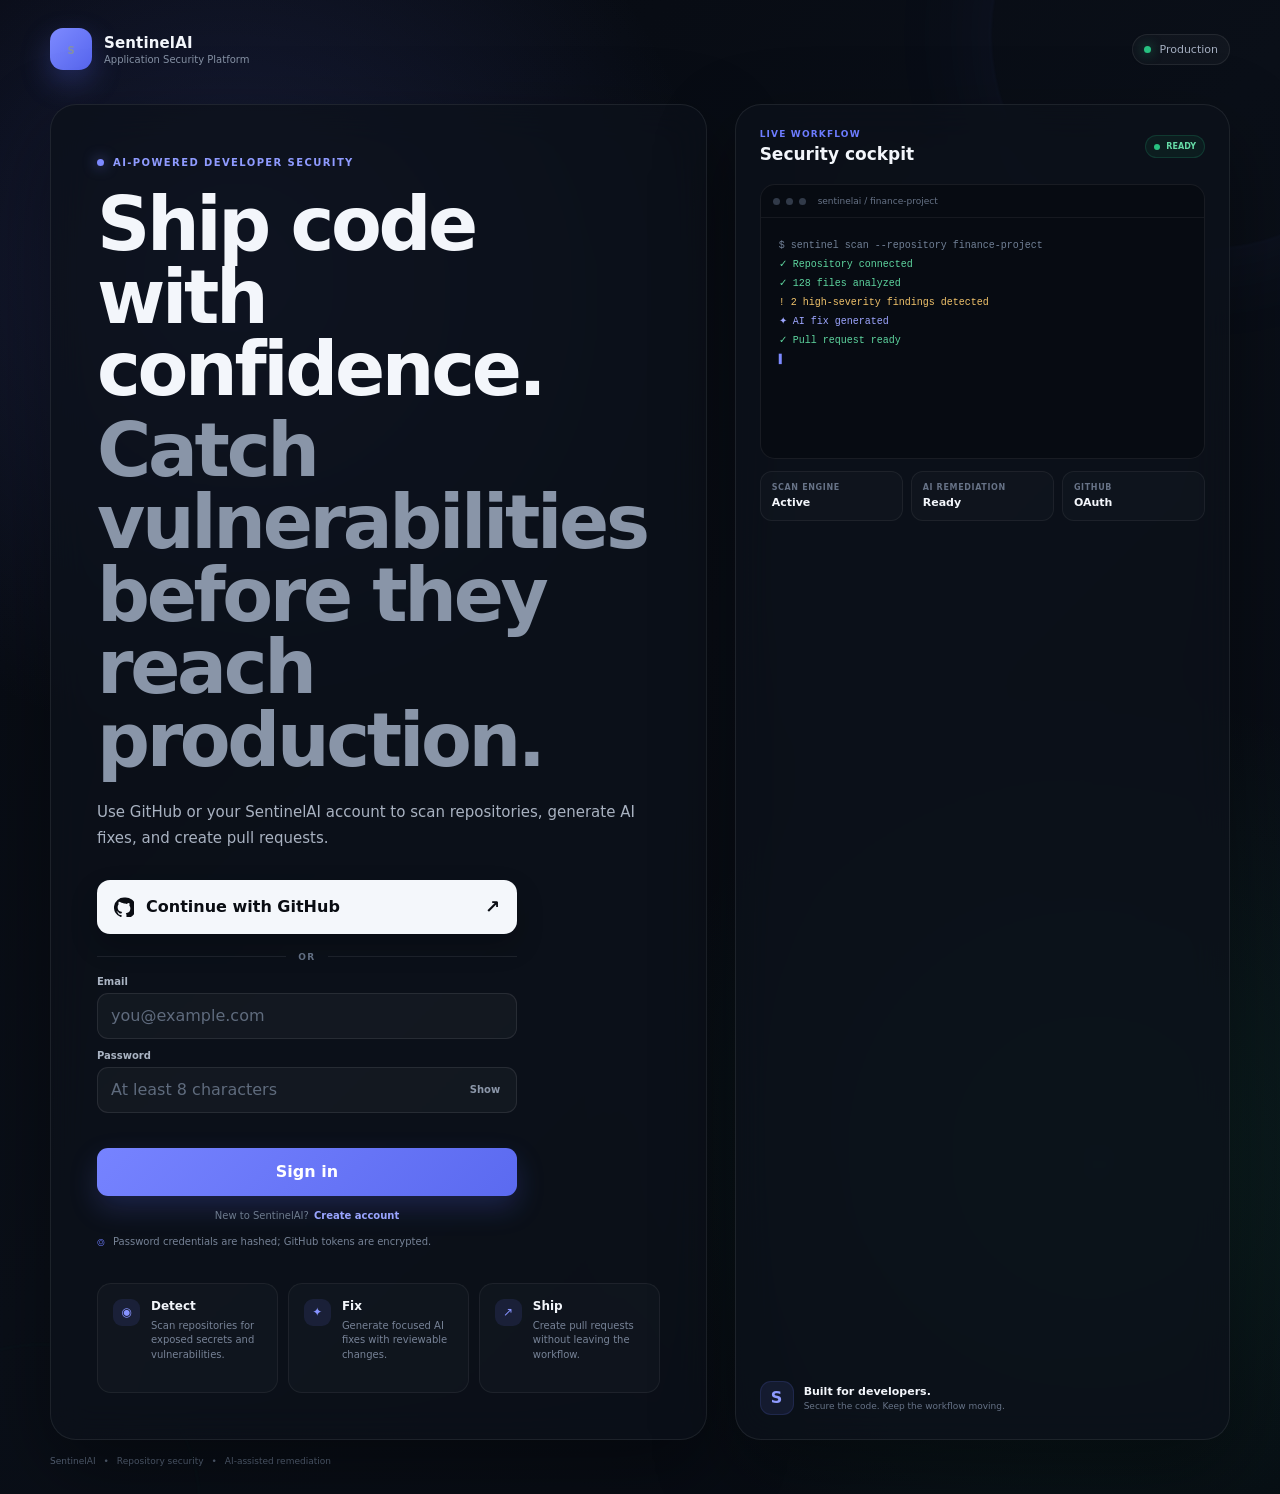
==== commit cbd18575: "Add email authentication and complete multi-user auth" ====
--- a/frontend/index.html
+++ b/frontend/index.html
@@ -11,218 +11,206 @@
 
 <body>
 
-    <!-- First-visit authentication experience -->
-    <section id="authScreen" class="auth-screen" aria-labelledby="authTitle">
-        <div class="auth-orbit auth-orbit-one"></div>
-        <div class="auth-orbit auth-orbit-two"></div>
-        <div class="auth-noise"></div>
-
-        <div class="auth-shell">
-            <header class="auth-topbar">
-                <div class="auth-brand-lockup">
-                    <div class="auth-brand-mark" aria-hidden="true">
-                        <span>S</span>
-                    </div>
+<section id="authScreen" class="auth-screen" aria-labelledby="authTitle">
+    <div class="auth-orbit auth-orbit-one"></div>
+    <div class="auth-orbit auth-orbit-two"></div>
+    <div class="auth-noise"></div>
+
+    <div class="auth-shell">
+        <header class="auth-topbar">
+            <div class="auth-brand-lockup">
+                <div class="auth-brand-mark" aria-hidden="true"><span>S</span></div>
+                <div>
+                    <strong>SentinelAI</strong>
+                    <span>Application Security Platform</span>
+                </div>
+            </div>
+
+            <div class="auth-top-status">
+                <span class="status-dot"></span>
+                <span>Production</span>
+            </div>
+        </header>
+
+        <div class="auth-grid">
+            <div class="auth-hero">
+                <div class="auth-eyebrow">
+                    <span class="eyebrow-pulse"></span>
+                    AI-POWERED DEVELOPER SECURITY
+                </div>
+
+                <h1 id="authTitle">
+                    Ship code with confidence.
+                    <span>Catch vulnerabilities before they reach production.</span>
+                </h1>
+
+                <p class="auth-lead" id="authMessage">
+                    Connect GitHub or use your SentinelAI account to scan repositories, explain security findings,
+                    generate fixes, and open pull requests from one workflow.
+                </p>
+
+                <div class="auth-actions">
+                    <button id="loginGithubButton" class="github-login-button" type="button">
+                        <svg class="github-mark" viewBox="0 0 24 24" aria-hidden="true">
+                            <path fill="currentColor" d="M12 .67a12 12 0 0 0-3.79 23.39c.6.11.82-.26.82-.58v-2.03c-3.34.73-4.04-1.61-4.04-1.61-.55-1.39-1.34-1.76-1.34-1.76-1.09-.75.08-.74.08-.74 1.21.09 1.85 1.24 1.85 1.24 1.07 1.84 2.81 1.31 3.5 1 .11-.78.42-1.31.76-1.61-2.67-.3-5.47-1.34-5.47-5.95 0-1.32.47-2.39 1.24-3.24-.13-.3-.54-1.53.12-3.18 0 0 1.01-.32 3.3 1.24A11.5 11.5 0 0 1 12 7.93c1.02 0 2.04.14 2.99.42 2.29-1.56 3.29-1.24 3.29-1.24.66 1.65.25 2.88.12 3.18.77.85 1.24 1.92 1.24 3.24 0 4.62-2.81 5.65-5.49 5.95.43.37.81 1.1.81 2.22v3.29c0 .32.22.69.83.57A12 12 0 0 0 12 .67Z"/>
+                        </svg>
+                        <span>Continue with GitHub</span>
+                        <span class="button-arrow" aria-hidden="true">↗</span>
+                    </button>
+
+                    <div class="auth-divider"><span>OR</span></div>
+
+                    <form id="emailAuthForm" class="email-auth-form" novalidate>
+                        <div id="nameFieldGroup" class="auth-field" hidden>
+                            <label for="authName">Name</label>
+                            <input id="authName" name="name" type="text" autocomplete="name" placeholder="Jatin" />
+                        </div>
+
+                        <div class="auth-field">
+                            <label for="authEmail">Email</label>
+                            <input id="authEmail" name="email" type="email" autocomplete="email" placeholder="you@example.com" required />
+                        </div>
+
+                        <div class="auth-field">
+                            <label for="authPassword">Password</label>
+                            <div class="password-field-wrap">
+                                <input id="authPassword" name="password" type="password" autocomplete="current-password" placeholder="At least 8 characters" required />
+                                <button class="password-toggle" type="button" data-target="authPassword" aria-label="Show password">Show</button>
+                            </div>
+                        </div>
+
+                        <div id="confirmPasswordGroup" class="auth-field" hidden>
+                            <label for="authConfirmPassword">Confirm password</label>
+                            <div class="password-field-wrap">
+                                <input id="authConfirmPassword" name="confirmPassword" type="password" autocomplete="new-password" placeholder="Repeat your password" />
+                                <button class="password-toggle" type="button" data-target="authConfirmPassword" aria-label="Show confirm password">Show</button>
+                            </div>
+                        </div>
+
+                        <p id="authFormMessage" class="auth-form-message" role="alert"></p>
+
+                        <button id="emailAuthSubmit" class="email-auth-submit" type="submit">
+                            Sign in
+                        </button>
+                    </form>
+
+                    <div class="auth-switch-row">
+                        <span id="authSwitchText">New to SentinelAI?</span>
+                        <button id="authSwitchButton" class="auth-switch-button" type="button">Create account</button>
+                    </div>
+
+                    <div class="auth-security-note">
+                        <span class="lock-icon" aria-hidden="true">⌾</span>
+                        <span>Password credentials are hashed; GitHub tokens are encrypted.</span>
+                    </div>
+                </div>
+
+                <div class="auth-capabilities">
+                    <div class="capability-card">
+                        <span class="capability-icon">◉</span>
+                        <div><strong>Detect</strong><small>Scan repositories for exposed secrets and vulnerabilities.</small></div>
+                    </div>
+                    <div class="capability-card">
+                        <span class="capability-icon">✦</span>
+                        <div><strong>Fix</strong><small>Generate focused AI fixes with reviewable changes.</small></div>
+                    </div>
+                    <div class="capability-card">
+                        <span class="capability-icon">↗</span>
+                        <div><strong>Ship</strong><small>Create pull requests without leaving the workflow.</small></div>
+                    </div>
+                </div>
+            </div>
+
+            <aside class="auth-preview" aria-label="SentinelAI security workflow preview">
+                <div class="preview-header">
                     <div>
-                        <strong>SentinelAI</strong>
-                        <span>Application Security Platform</span>
-                    </div>
-                </div>
-
-                <div class="auth-top-status">
-                    <span class="status-dot"></span>
-                    <span>Production</span>
-                </div>
-            </header>
-
-            <div class="auth-grid">
-                <div class="auth-hero">
-                    <div class="auth-eyebrow">
-                        <span class="eyebrow-pulse"></span>
-                        AI-POWERED DEVELOPER SECURITY
-                    </div>
-
-                    <h1 id="authTitle">
-                        Ship code with confidence.
-                        <span>Catch vulnerabilities before they reach production.</span>
-                    </h1>
-
-                    <p class="auth-lead" id="authMessage">
-                        Connect GitHub and let SentinelAI scan repositories, explain security findings,
-                        generate fixes, and open pull requests — all from one workflow.
-                    </p>
-
-                    <div class="auth-actions">
-                        <button id="loginGithubButton" class="github-login-button" type="button">
-                            <svg class="github-mark" viewBox="0 0 24 24" aria-hidden="true">
-                                <path fill="currentColor" d="M12 .67a12 12 0 0 0-3.79 23.39c.6.11.82-.26.82-.58v-2.03c-3.34.73-4.04-1.61-4.04-1.61-.55-1.39-1.34-1.76-1.34-1.76-1.09-.75.08-.74.08-.74 1.21.09 1.85 1.24 1.85 1.24 1.07 1.84 2.81 1.31 3.5 1 .11-.78.42-1.31.76-1.61-2.67-.3-5.47-1.34-5.47-5.95 0-1.32.47-2.39 1.24-3.24-.13-.3-.54-1.53.12-3.18 0 0 1.01-.32 3.3 1.24A11.5 11.5 0 0 1 12 7.93c1.02 0 2.04.14 2.99.42 2.29-1.56 3.29-1.24 3.29-1.24.66 1.65.25 2.88.12 3.18.77.85 1.24 1.92 1.24 3.24 0 4.62-2.81 5.65-5.49 5.95.43.37.81 1.1.81 2.22v3.29c0 .32.22.69.83.57A12 12 0 0 0 12 .67Z"/>
-                            </svg>
-                            <span>Continue with GitHub</span>
-                            <span class="button-arrow" aria-hidden="true">↗</span>
-                        </button>
-
-                        <div class="auth-security-note">
-                            <span class="lock-icon" aria-hidden="true">⌾</span>
-                            <span>OAuth only · No GitHub password is stored by SentinelAI</span>
-                        </div>
-                    </div>
-
-                    <div class="auth-capabilities">
-                        <div class="capability-card">
-                            <span class="capability-icon">◉</span>
-                            <div>
-                                <strong>Detect</strong>
-                                <small>Scan repositories for exposed secrets and vulnerabilities.</small>
-                            </div>
-                        </div>
-
-                        <div class="capability-card">
-                            <span class="capability-icon">✦</span>
-                            <div>
-                                <strong>Fix</strong>
-                                <small>Generate focused AI fixes with reviewable changes.</small>
-                            </div>
-                        </div>
-
-                        <div class="capability-card">
-                            <span class="capability-icon">↗</span>
-                            <div>
-                                <strong>Ship</strong>
-                                <small>Create pull requests without leaving the workflow.</small>
-                            </div>
-                        </div>
-                    </div>
-                </div>
-
-                <aside class="auth-preview" aria-label="SentinelAI security workflow preview">
-                    <div class="preview-header">
-                        <div>
-                            <span class="preview-kicker">LIVE WORKFLOW</span>
-                            <strong>Security cockpit</strong>
-                        </div>
-                        <span class="preview-live"><span></span> READY</span>
-                    </div>
-
-                    <div class="preview-terminal">
-                        <div class="terminal-bar">
-                            <span></span><span></span><span></span>
-                            <small>sentinelai / finance-project</small>
-                        </div>
-
-                        <div class="terminal-body">
-                            <div class="terminal-line muted">$ sentinel scan --repository finance-project</div>
-                            <div class="terminal-line success">✓ Repository connected</div>
-                            <div class="terminal-line success">✓ 128 files analyzed</div>
-                            <div class="terminal-line warning">! 2 high-severity findings detected</div>
-                            <div class="terminal-line ai">✦ AI fix generated</div>
-                            <div class="terminal-line success">✓ Pull request ready</div>
-                            <div class="terminal-cursor">▌</div>
-                        </div>
-                    </div>
-
-                    <div class="preview-metrics">
-                        <div>
-                            <span>SCAN ENGINE</span>
-                            <strong>Active</strong>
-                        </div>
-                        <div>
-                            <span>AI REMEDIATION</span>
-                            <strong>Ready</strong>
-                        </div>
-                        <div>
-                            <span>GITHUB</span>
-                            <strong>OAuth</strong>
-                        </div>
-                    </div>
-
-                    <div class="preview-footer">
-                        <div class="preview-shield">S</div>
-                        <div>
-                            <strong>Built for developers.</strong>
-                            <span>Secure the code. Keep the workflow moving.</span>
-                        </div>
-                    </div>
-                </aside>
-            </div>
-
-            <footer class="auth-footer">
-                <span>SentinelAI</span>
-                <span>•</span>
-                <span>Repository security</span>
-                <span>•</span>
-                <span>AI-assisted remediation</span>
-            </footer>
+                        <span class="preview-kicker">LIVE WORKFLOW</span>
+                        <strong>Security cockpit</strong>
+                    </div>
+                    <span class="preview-live"><span></span> READY</span>
+                </div>
+
+                <div class="preview-terminal">
+                    <div class="terminal-bar">
+                        <span></span><span></span><span></span>
+                        <small>sentinelai / finance-project</small>
+                    </div>
+                    <div class="terminal-body">
+                        <div class="terminal-line muted">$ sentinel scan --repository finance-project</div>
+                        <div class="terminal-line success">✓ Repository connected</div>
+                        <div class="terminal-line success">✓ 128 files analyzed</div>
+                        <div class="terminal-line warning">! 2 high-severity findings detected</div>
+                        <div class="terminal-line ai">✦ AI fix generated</div>
+                        <div class="terminal-line success">✓ Pull request ready</div>
+                        <div class="terminal-cursor">▌</div>
+                    </div>
+                </div>
+
+                <div class="preview-metrics">
+                    <div><span>SCAN ENGINE</span><strong>Active</strong></div>
+                    <div><span>AI REMEDIATION</span><strong>Ready</strong></div>
+                    <div><span>GITHUB</span><strong>OAuth</strong></div>
+                </div>
+
+                <div class="preview-footer">
+                    <div class="preview-shield">S</div>
+                    <div>
+                        <strong>Built for developers.</strong>
+                        <span>Secure the code. Keep the workflow moving.</span>
+                    </div>
+                </div>
+            </aside>
         </div>
-    </section>
-
-    <div id="app" class="app-shell" hidden>
-        <aside id="sidebar" class="sidebar">
-            <div class="brand">
-                <div class="brand-icon">S</div>
-                <div>
-                    <h2>SentinelAI</h2>
-                    <span>Security Platform</span>
-                </div>
-            </div>
-
-            <nav class="navigation">
-                <button class="nav-link active" data-page="dashboard">
-                    <span>⌂</span><span>Dashboard</span>
-                </button>
-                <button class="nav-link" data-page="repositories">
-                    <span>◈</span><span>Repositories</span>
-                </button>
-                <button class="nav-link" data-page="scans">
-                    <span>◉</span><span>Scans</span>
-                </button>
-                <button class="nav-link" data-page="vulnerabilities">
-                    <span>⚠</span><span>Vulnerabilities</span>
-                </button>
-                <button class="nav-link" data-page="fixes">
-                    <span>✓</span><span>Fixes</span>
-                </button>
-                <button class="nav-link" data-page="pull_requests">
-                    <span>↗</span><span>Pull Requests</span>
-                </button>
-            </nav>
-
-            <div class="sidebar-footer">
-                <button class="nav-link" data-page="settings">
-                    <span>⚙</span><span>Settings</span>
-                </button>
-
-                <div class="github-status">
-                    <div class="status-indicator"></div>
-                    <div>
-                        <strong>GitHub Connected</strong>
-                        <small id="githubUsername">Not connected</small>
-                    </div>
-                </div>
-            </div>
-        </aside>
-
-        <main class="main-content">
-            <header class="topbar">
-                <div class="page-heading">
-                    <h1 id="pageTitle">Dashboard</h1>
-                    <p id="pageDescription">Monitor your repositories and security.</p>
-                </div>
-
-                <div class="topbar-actions">
-                    <button id="refreshButton" class="icon-button" title="Refresh">↻</button>
-                    <button id="connectGithubButton" class="primary-button" type="button">Connect GitHub</button>
-                </div>
-            </header>
-
-            <section id="pageContent" class="page-content">
-                <div class="loading-state">Loading SentinelAI...</div>
-            </section>
-        </main>
+
+        <footer class="auth-footer">
+            <span>SentinelAI</span><span>•</span><span>Repository security</span><span>•</span><span>AI-assisted remediation</span>
+        </footer>
     </div>
-
-    <div id="toastContainer" class="toast-container"></div>
-
-    <script src="api.js" defer></script>
-    <script src="app.js" defer></script>
+</section>
+
+<div id="app" class="app-shell" hidden>
+    <aside id="sidebar" class="sidebar">
+        <div class="brand">
+            <div class="brand-icon">S</div>
+            <div><h2>SentinelAI</h2><span>Security Platform</span></div>
+        </div>
+        <nav class="navigation">
+            <button class="nav-link active" data-page="dashboard"><span>⌂</span><span>Dashboard</span></button>
+            <button class="nav-link" data-page="repositories"><span>◈</span><span>Repositories</span></button>
+            <button class="nav-link" data-page="scans"><span>◉</span><span>Scans</span></button>
+            <button class="nav-link" data-page="vulnerabilities"><span>⚠</span><span>Vulnerabilities</span></button>
+            <button class="nav-link" data-page="fixes"><span>✓</span><span>Fixes</span></button>
+            <button class="nav-link" data-page="pull_requests"><span>↗</span><span>Pull Requests</span></button>
+        </nav>
+        <div class="sidebar-footer">
+            <button class="nav-link" data-page="settings"><span>⚙</span><span>Settings</span></button>
+            <div class="github-status">
+                <div class="status-indicator"></div>
+                <div><strong id="githubStatusTitle">Account</strong><small id="githubUsername">Not connected</small></div>
+            </div>
+        </div>
+    </aside>
+
+    <main class="main-content">
+        <header class="topbar">
+            <div class="page-heading">
+                <h1 id="pageTitle">Dashboard</h1>
+                <p id="pageDescription">Monitor your repositories and security.</p>
+            </div>
+            <div class="topbar-actions">
+                <button id="refreshButton" class="icon-button" title="Refresh">↻</button>
+                <button id="connectGithubButton" class="primary-button" type="button">Connect GitHub</button>
+            </div>
+        </header>
+        <section id="pageContent" class="page-content">
+            <div class="loading-state">Loading SentinelAI...</div>
+        </section>
+    </main>
+</div>
+
+<div id="toastContainer" class="toast-container"></div>
+
+<script src="api.js" defer></script>
+<script src="app.js" defer></script>
 </body>
 </html>
--- a/frontend/style.css
+++ b/frontend/style.css
@@ -1609,3 +1609,165 @@
         line-height: 1.6;
     }
 }
+
+/* =========================
+   EMAIL AUTHENTICATION
+========================= */
+
+.auth-divider {
+    width: min(420px, 100%);
+    display: flex;
+    align-items: center;
+    gap: 12px;
+    margin: 18px 0 14px;
+    color: #626f83;
+    font-size: 9px;
+    font-weight: 800;
+    letter-spacing: .16em;
+}
+
+.auth-divider::before,
+.auth-divider::after {
+    content: "";
+    flex: 1;
+    height: 1px;
+    background: rgba(255,255,255,.08);
+}
+
+.email-auth-form {
+    width: min(420px, 100%);
+}
+
+.auth-field {
+    margin-top: 11px;
+}
+
+.auth-field:first-child {
+    margin-top: 0;
+}
+
+.auth-field label {
+    display: block;
+    margin-bottom: 6px;
+    color: #aab4c3;
+    font-size: 10px;
+    font-weight: 700;
+}
+
+.auth-field input {
+    width: 100%;
+    height: 46px;
+    padding: 0 13px;
+    border: 1px solid rgba(255,255,255,.09);
+    border-radius: 11px;
+    outline: none;
+    background: rgba(255,255,255,.035);
+    color: #f3f6fb;
+    transition: border-color .2s ease, background .2s ease, box-shadow .2s ease;
+}
+
+.auth-field input::placeholder {
+    color: #5f6b7d;
+}
+
+.auth-field input:focus {
+    border-color: rgba(109,124,255,.65);
+    background: rgba(109,124,255,.055);
+    box-shadow: 0 0 0 3px rgba(109,124,255,.08);
+}
+
+.password-field-wrap {
+    position: relative;
+}
+
+.password-field-wrap input {
+    padding-right: 64px;
+}
+
+.password-toggle {
+    position: absolute;
+    top: 50%;
+    right: 7px;
+    transform: translateY(-50%);
+    min-width: 50px;
+    height: 32px;
+    padding: 0 8px;
+    border-radius: 8px;
+    background: transparent;
+    color: #8c98aa;
+    font-size: 10px;
+    font-weight: 700;
+}
+
+.password-toggle:hover {
+    background: rgba(255,255,255,.05);
+    color: #dfe5ee;
+}
+
+.auth-form-message {
+    min-height: 18px;
+    margin: 9px 0 0;
+    color: #ff7d8d;
+    font-size: 10px;
+    line-height: 1.45;
+}
+
+.email-auth-submit {
+    width: 100%;
+    min-height: 48px;
+    margin-top: 8px;
+    border-radius: 11px;
+    background: linear-gradient(135deg, #7683ff, #5b6af0);
+    color: #fff;
+    font-weight: 780;
+    box-shadow: 0 12px 28px rgba(89,105,240,.22);
+    transition: transform .2s ease, box-shadow .2s ease, opacity .2s ease;
+}
+
+.email-auth-submit:hover:not(:disabled) {
+    transform: translateY(-1px);
+    box-shadow: 0 16px 32px rgba(89,105,240,.3);
+}
+
+.email-auth-submit:disabled {
+    cursor: wait;
+    opacity: .65;
+}
+
+.auth-switch-row {
+    width: min(420px, 100%);
+    display: flex;
+    align-items: center;
+    justify-content: center;
+    gap: 5px;
+    margin-top: 12px;
+    color: #6e7b8e;
+    font-size: 10px;
+}
+
+.auth-switch-button {
+    padding: 2px 0;
+    background: transparent;
+    color: #9aa5ff;
+    font-size: 10px;
+    font-weight: 750;
+}
+
+.auth-switch-button:hover {
+    color: #c1c7ff;
+    text-decoration: underline;
+}
+
+@media (max-width: 760px) {
+    .auth-hero {
+        padding: 20px;
+    }
+
+    .github-login-button,
+    .auth-divider,
+    .email-auth-form,
+    .auth-switch-row,
+    .auth-security-note {
+        width: 100%;
+    }
+}
